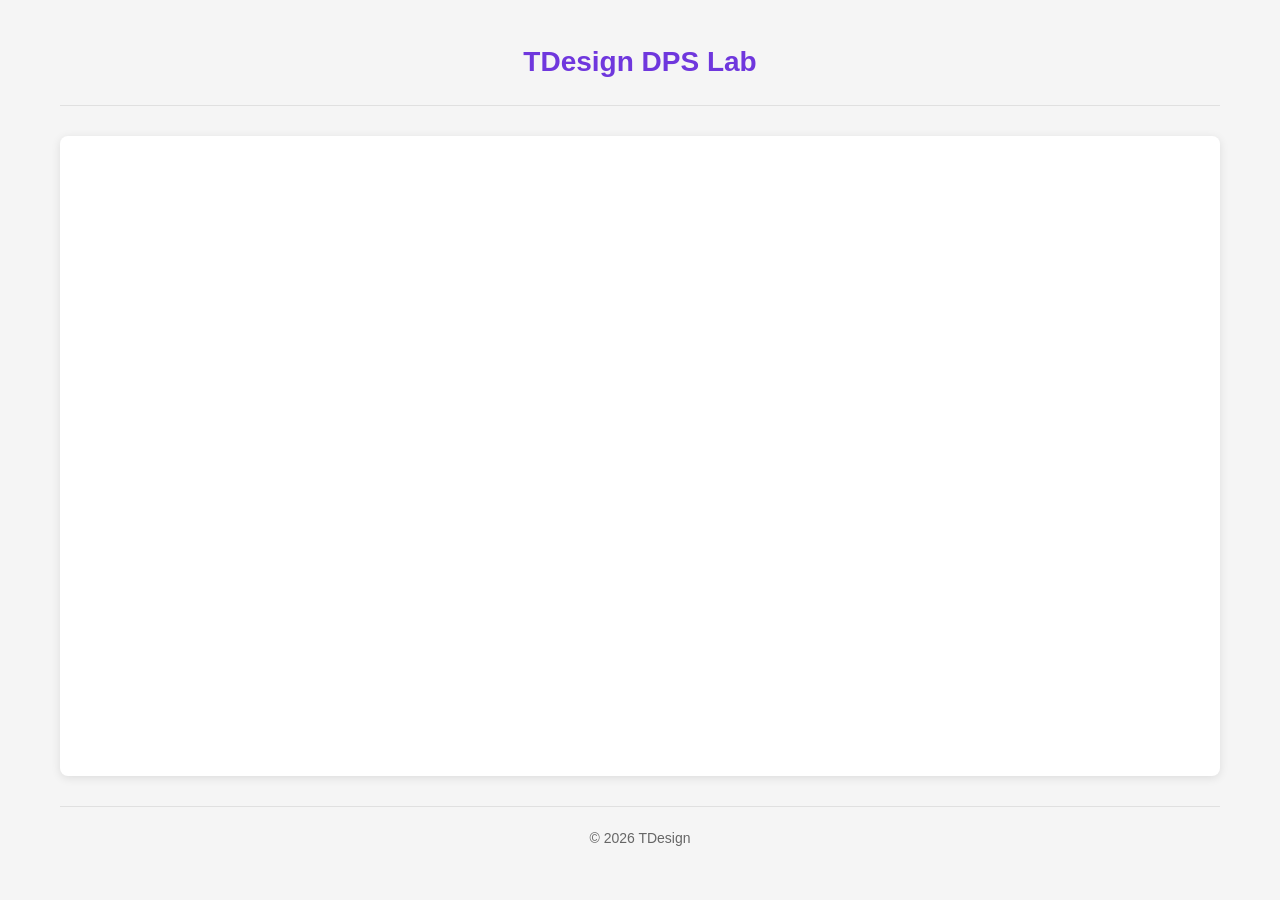
==== index.html @ ff2cc8d6 "Initial commit" ====
<!DOCTYPE html>
<html lang="zh-CN">
<head>
  <meta charset="UTF-8">
  <meta name="viewport" content="width=device-width, initial-scale=1.0">
  <title>TDesign DPS Lab</title>
  <link rel="stylesheet" href="styles.css">
</head>
<body>
  <div id="app">
    <header>
      <h1>TDesign DPS Lab</h1>
    </header>
    <main>
      <div id="dps-lab-container">
        <!-- DPS Lab 内容将在这里渲染 -->
      </div>
    </main>
    <footer>
      <p>&copy; 2026 TDesign</p>
    </footer>
  </div>
  <script src="app.js"></script>
  <script src="pages/dps-lab/lib/damage-lab-core.js"></script>
  <script src="pages/dps-lab/lib/damage-lab-chart.js"></script>
  <script src="pages/dps-lab/lib/damage-lab-data.js"></script>
  <script src="pages/dps-lab/dps-lab.js"></script>
</body>
</html>
---- styles.css ----
* {
  margin: 0;
  padding: 0;
  box-sizing: border-box;
}

body {
  font-family: -apple-system, BlinkMacSystemFont, 'Segoe UI', Roboto, 'Helvetica Neue', Arial, sans-serif;
  line-height: 1.6;
  color: #333;
  background-color: #f5f5f5;
}

#app {
  max-width: 1200px;
  margin: 0 auto;
  padding: 20px;
}

header {
  text-align: center;
  margin-bottom: 30px;
  padding: 20px 0;
  border-bottom: 1px solid #e0e0e0;
}

header h1 {
  font-size: 28px;
  color: #6f37dd;
}

main {
  background-color: white;
  border-radius: 8px;
  box-shadow: 0 2px 10px rgba(0, 0, 0, 0.1);
  padding: 20px;
}

#dps-lab-container {
  min-height: 600px;
}

footer {
  text-align: center;
  margin-top: 30px;
  padding: 20px 0;
  border-top: 1px solid #e0e0e0;
  color: #666;
  font-size: 14px;
}

/* 响应式设计 */
@media (max-width: 768px) {
  #app {
    padding: 10px;
  }
  
  header h1 {
    font-size: 24px;
  }
  
  main {
    padding: 15px;
  }
}
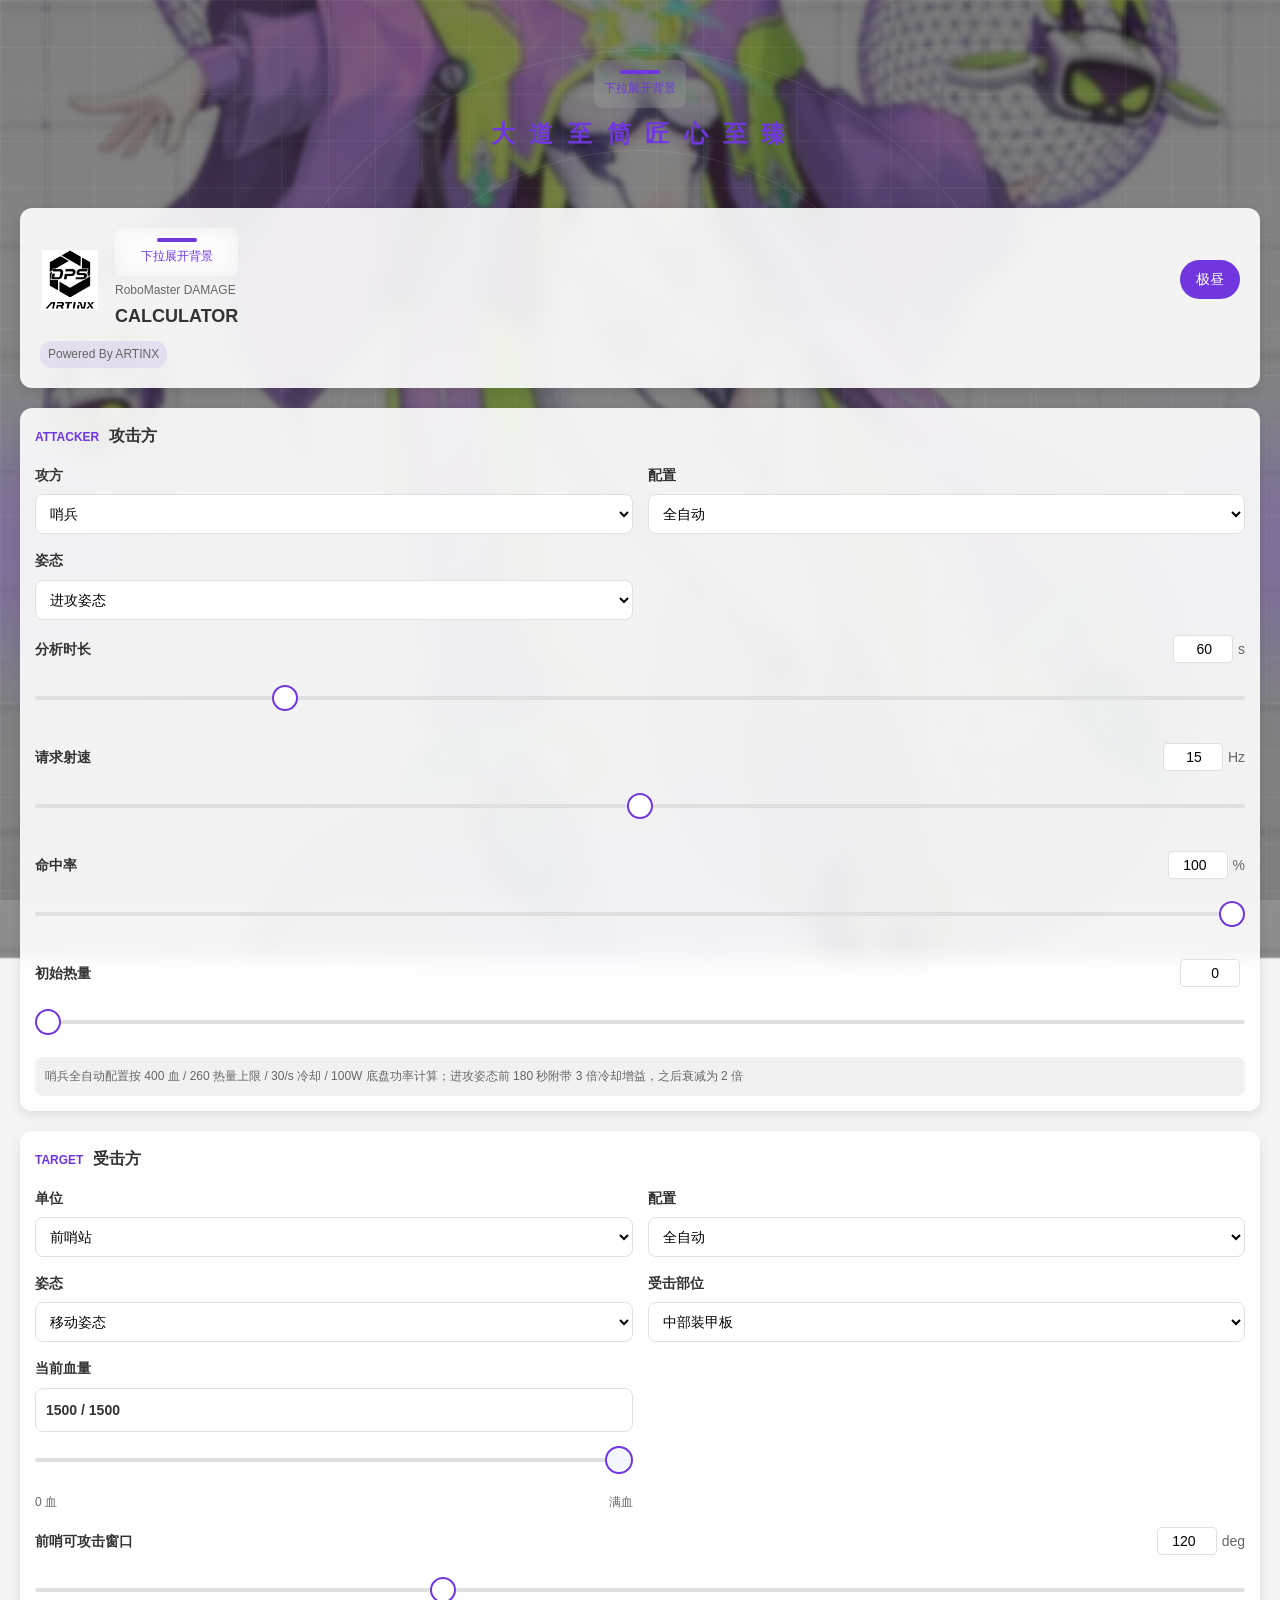
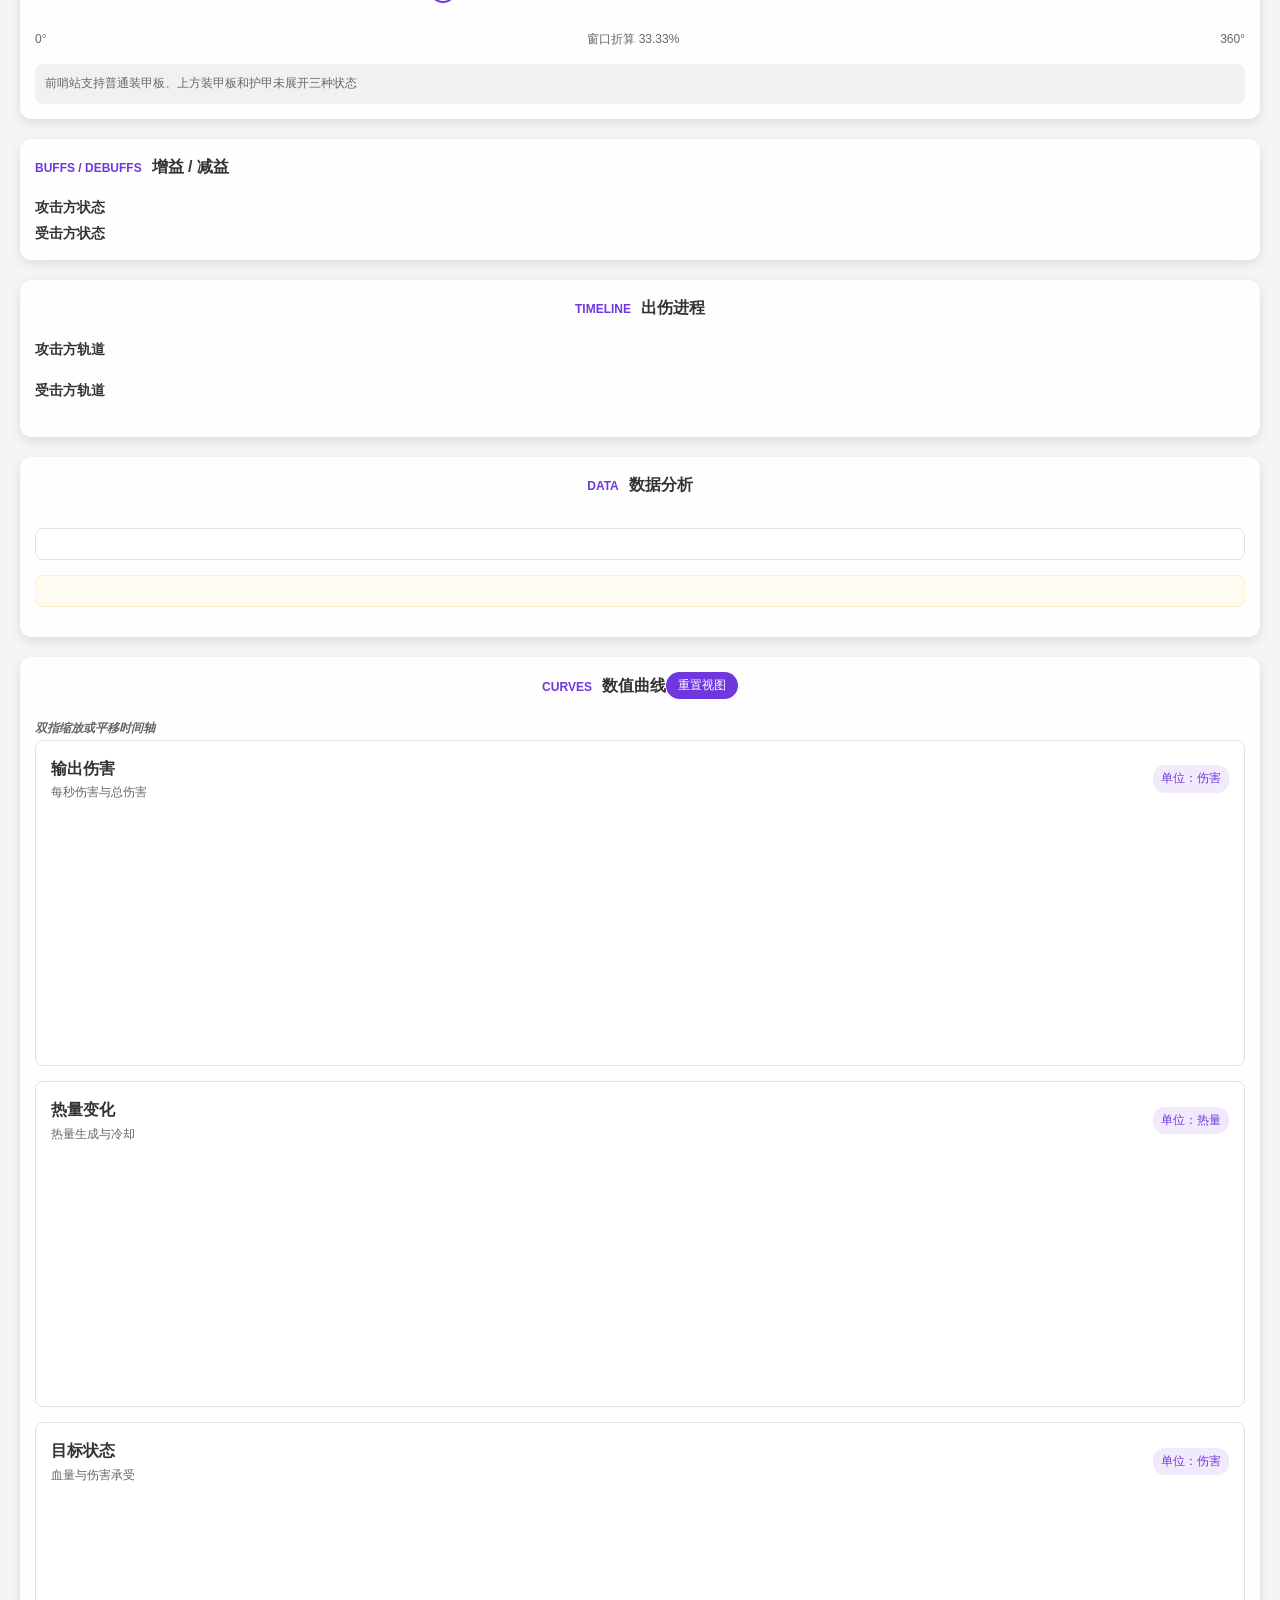
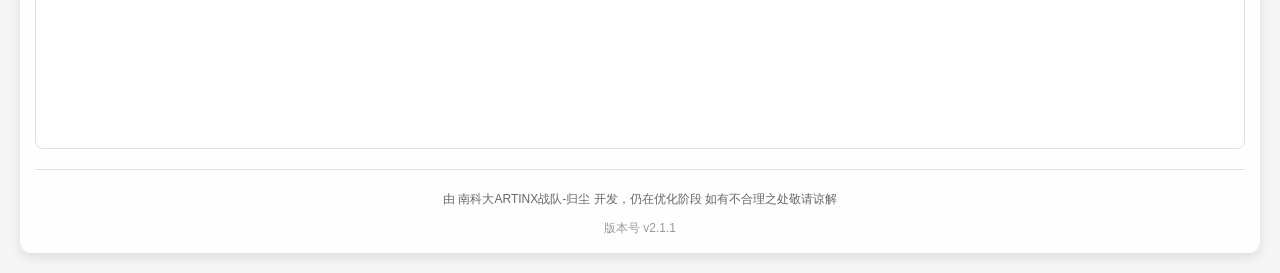
==== commit c9d9a115: "Initial commit: 移植微信小程序到网页" ====
--- a/index.html
+++ b/index.html
@@ -1,11 +1,13 @@
 <!DOCTYPE html>
 <html lang="zh-CN">
+
 <head>
   <meta charset="UTF-8">
   <meta name="viewport" content="width=device-width, initial-scale=1.0">
-  <title>TDesign DPS Lab</title>
-  <link rel="stylesheet" href="styles.css">
+  <title>ARTINX Damage Lab</title>
+  <meta http-equiv="refresh" content="0;url=pages/dps-lab/dps-lab.html">
 </head>
+
 <body>
   <div id="app">
     <header>
@@ -13,17 +15,13 @@
     </header>
     <main>
       <div id="dps-lab-container">
-        <!-- DPS Lab 内容将在这里渲染 -->
+        <p>正在跳转到 DPS Lab...</p>
       </div>
     </main>
     <footer>
       <p>&copy; 2026 TDesign</p>
     </footer>
   </div>
-  <script src="app.js"></script>
-  <script src="pages/dps-lab/lib/damage-lab-core.js"></script>
-  <script src="pages/dps-lab/lib/damage-lab-chart.js"></script>
-  <script src="pages/dps-lab/lib/damage-lab-data.js"></script>
-  <script src="pages/dps-lab/dps-lab.js"></script>
 </body>
+
 </html>
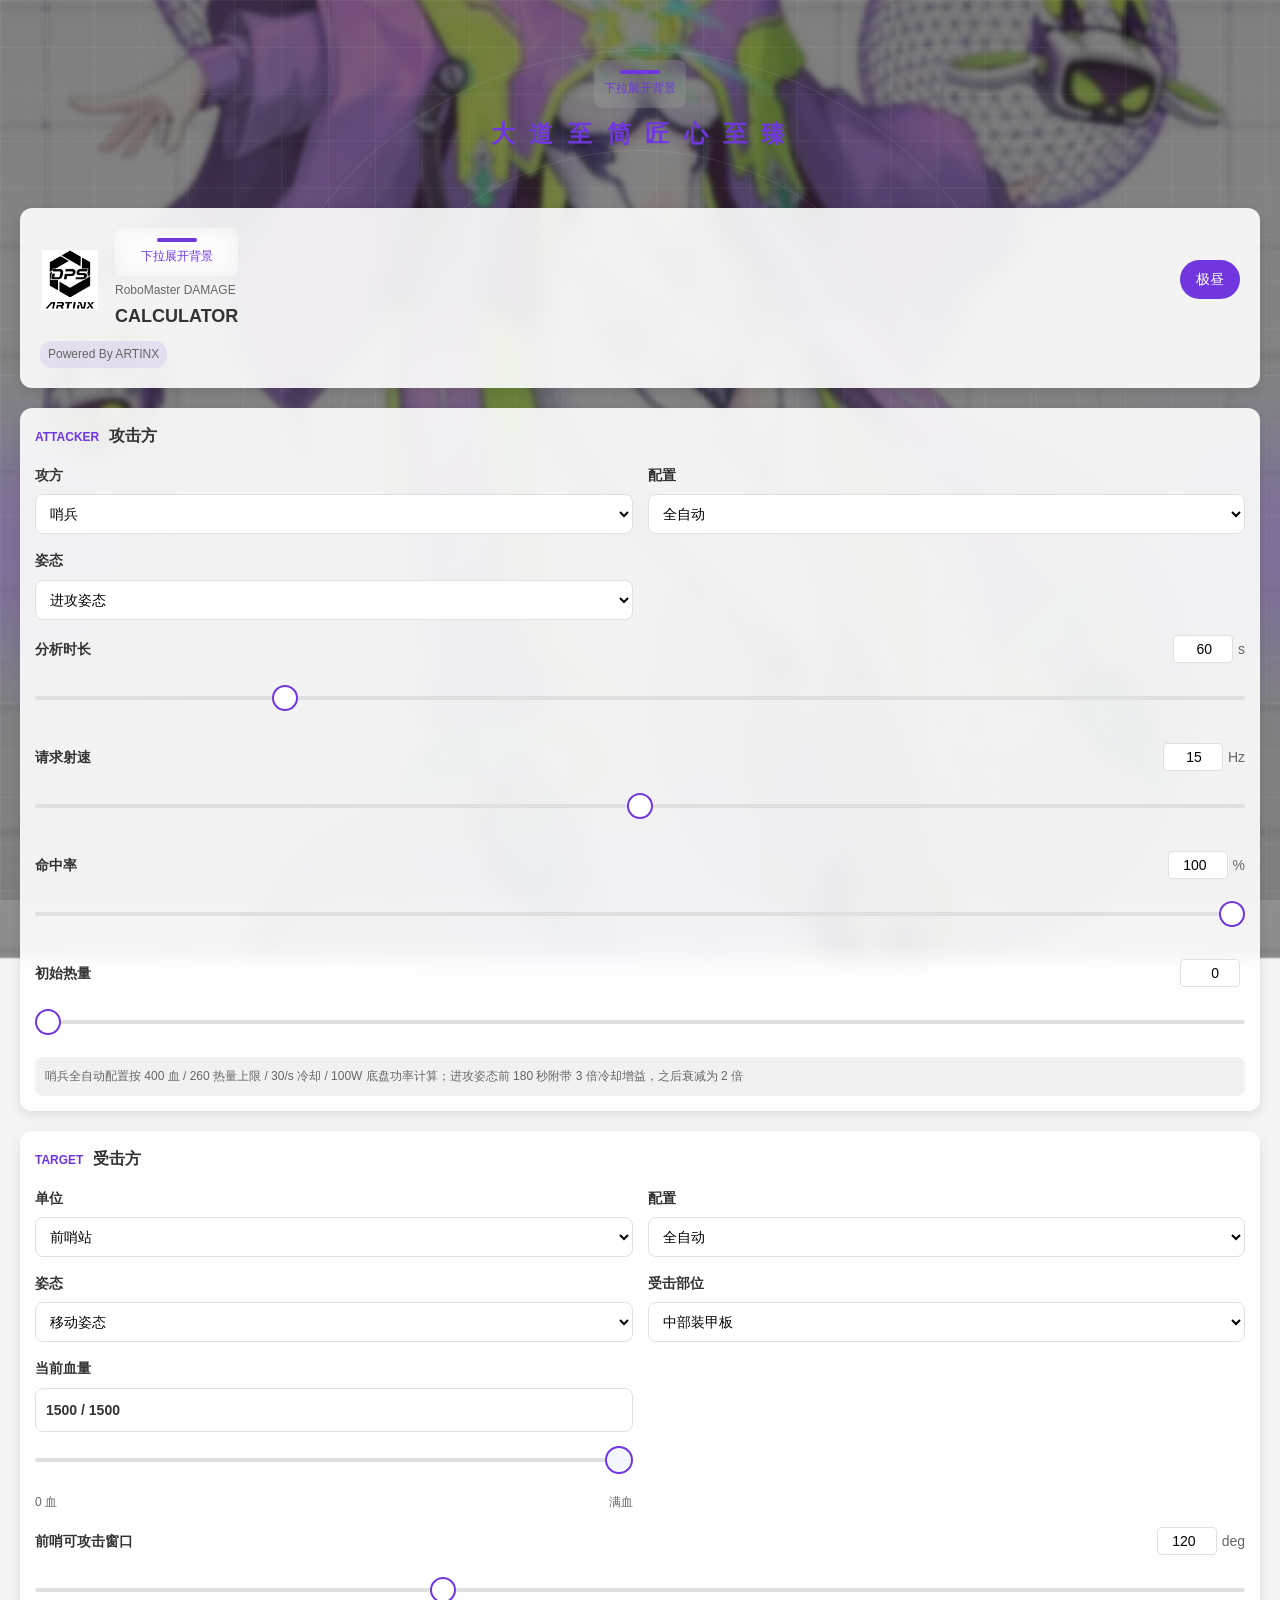
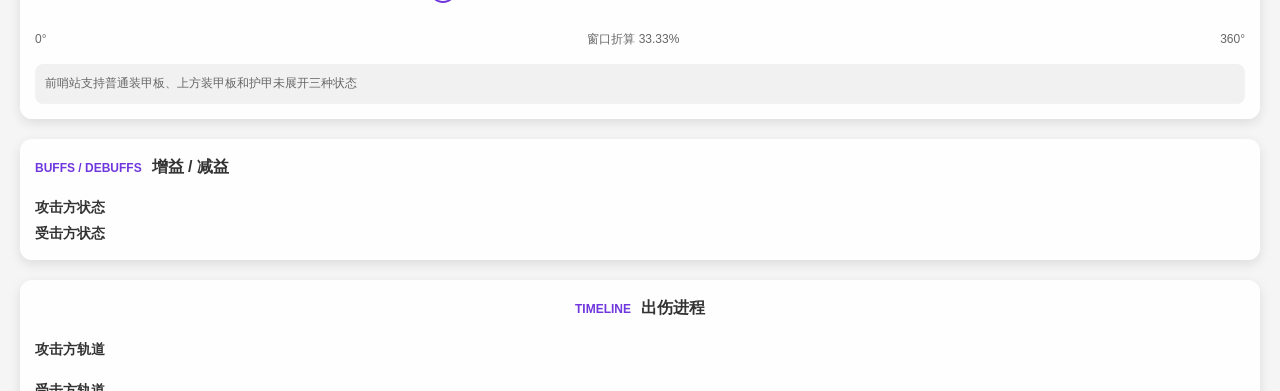
==== commit 7665edcb: "移植git_page" ====
--- a/index.html
+++ b/index.html
@@ -11,15 +11,15 @@
 <body>
   <div id="app">
     <header>
-      <h1>TDesign DPS Lab</h1>
+      <h1>ARTINX Damage Lab</h1>
     </header>
     <main>
       <div id="dps-lab-container">
-        <p>正在跳转到 DPS Lab...</p>
+        <p>正在跳转到 Damage Lab...</p>
       </div>
     </main>
     <footer>
-      <p>&copy; 2026 TDesign</p>
+      <p>&copy; 2026 ARTINX</p>
     </footer>
   </div>
 </body>
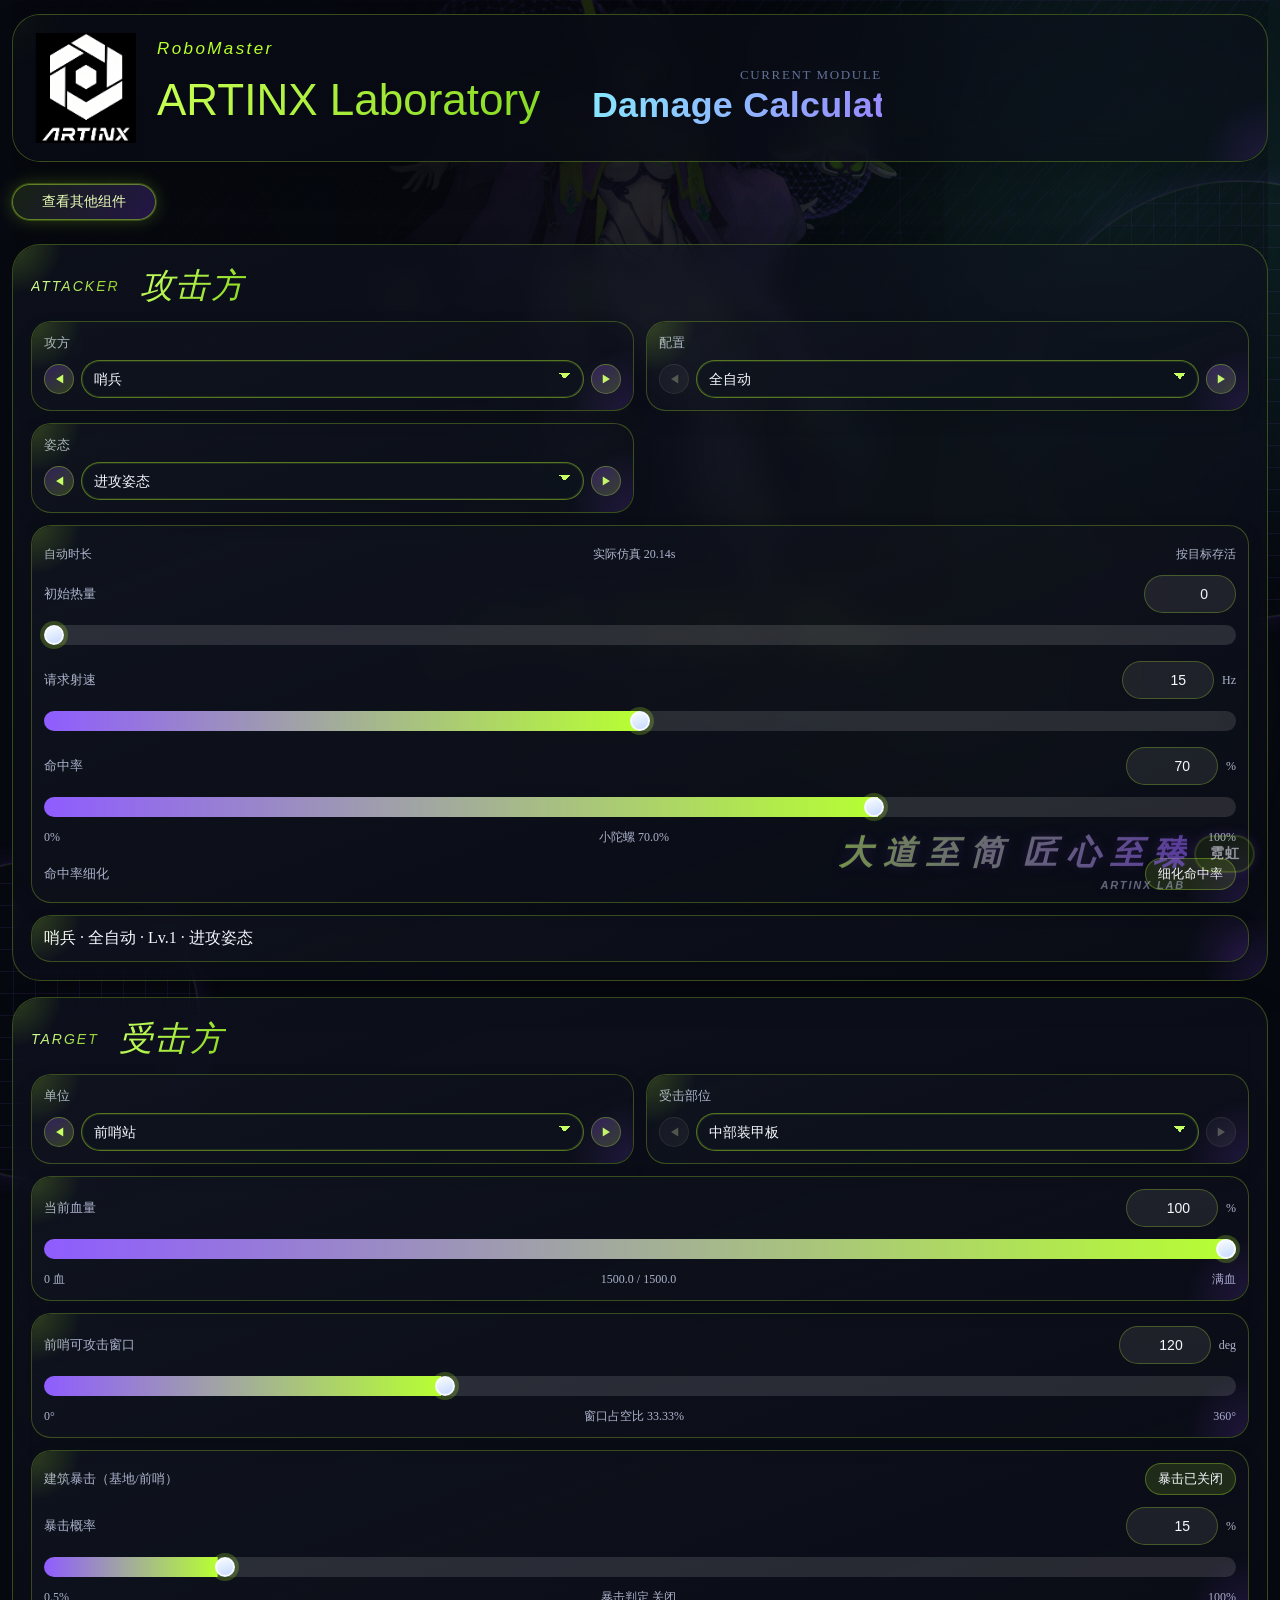
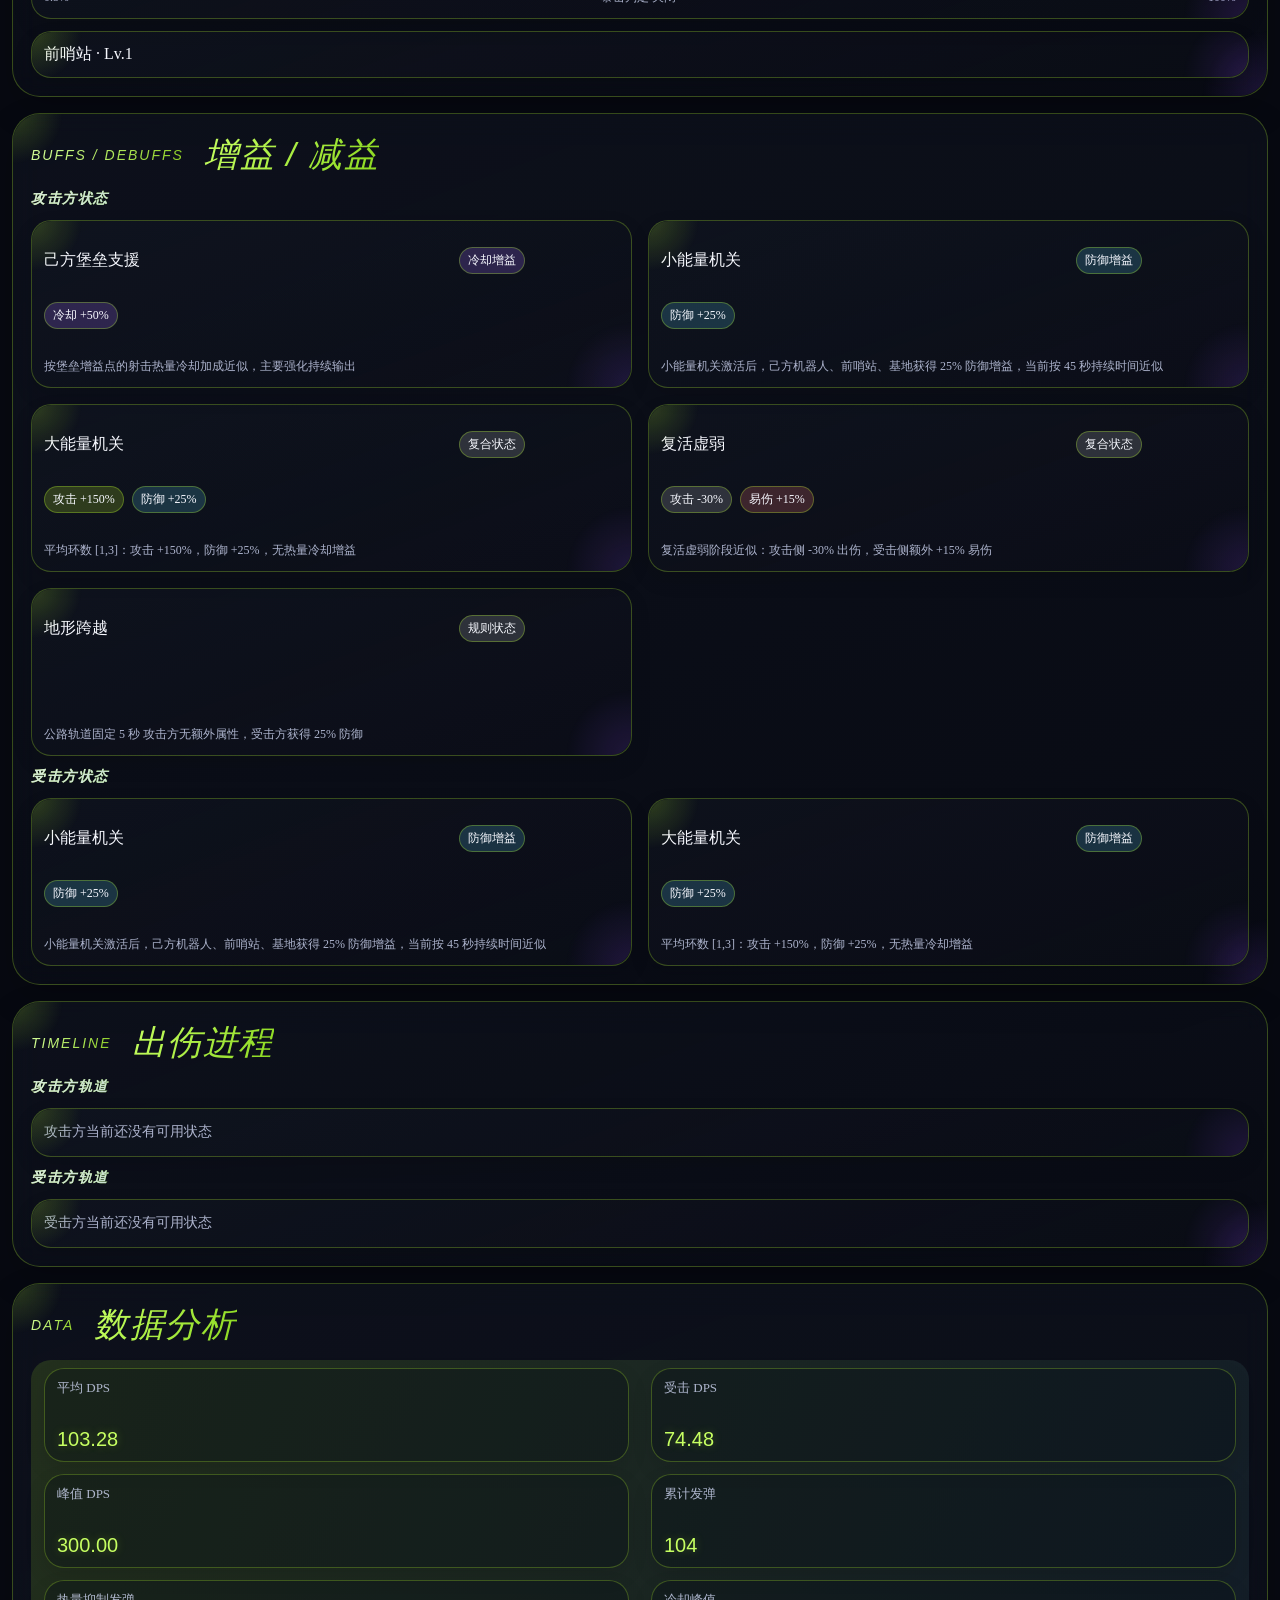
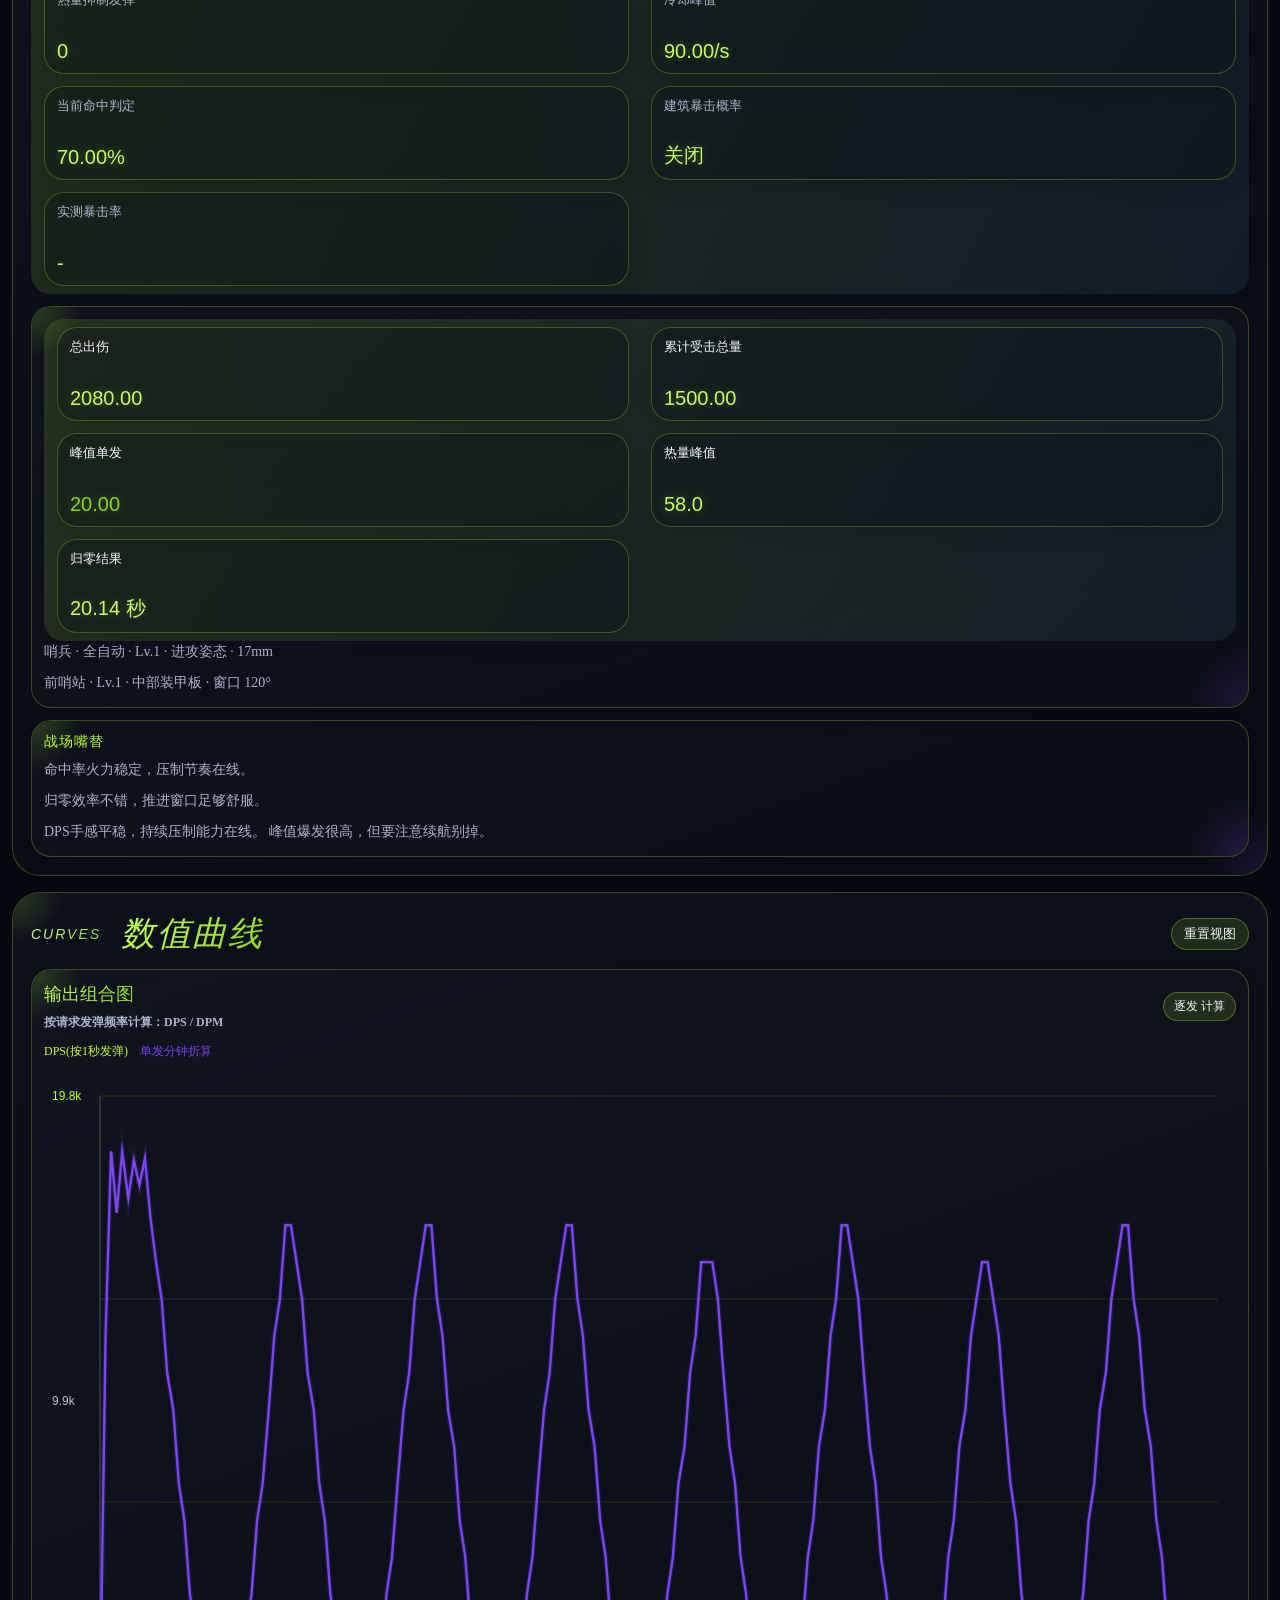
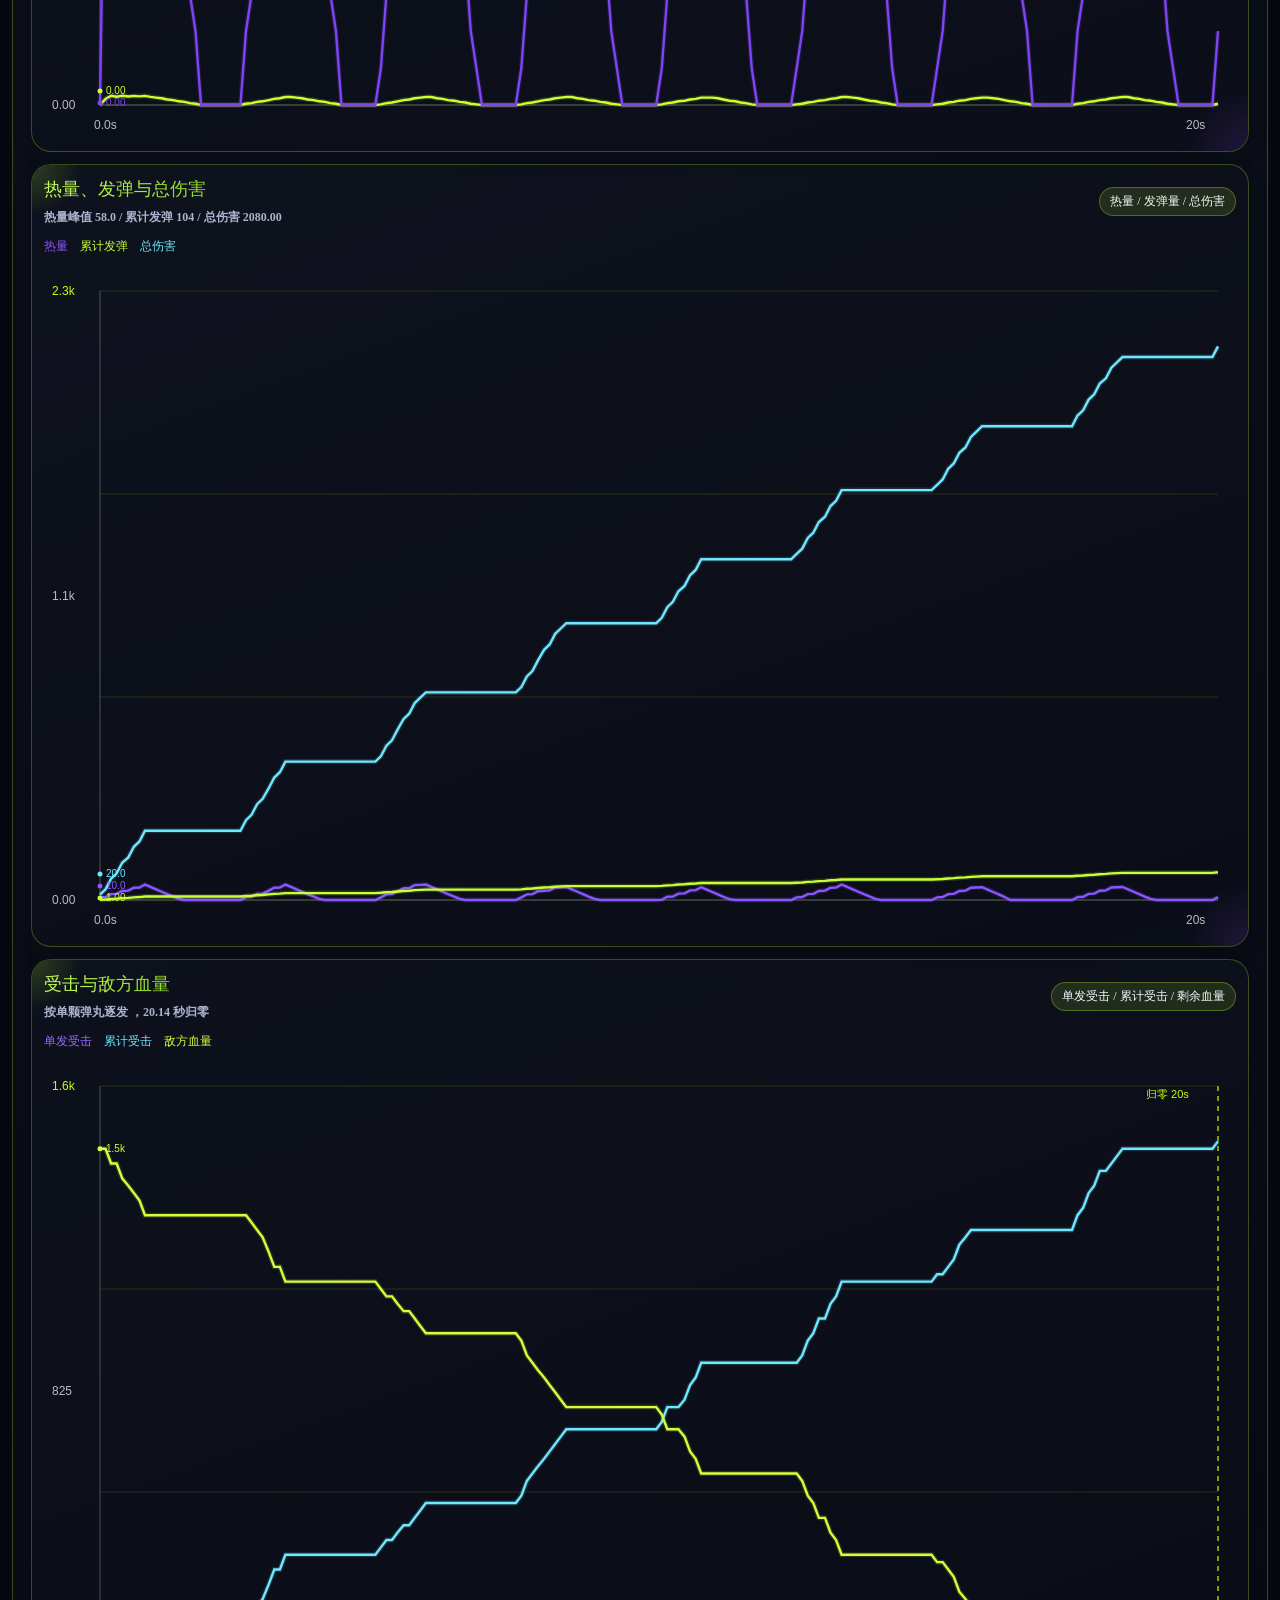
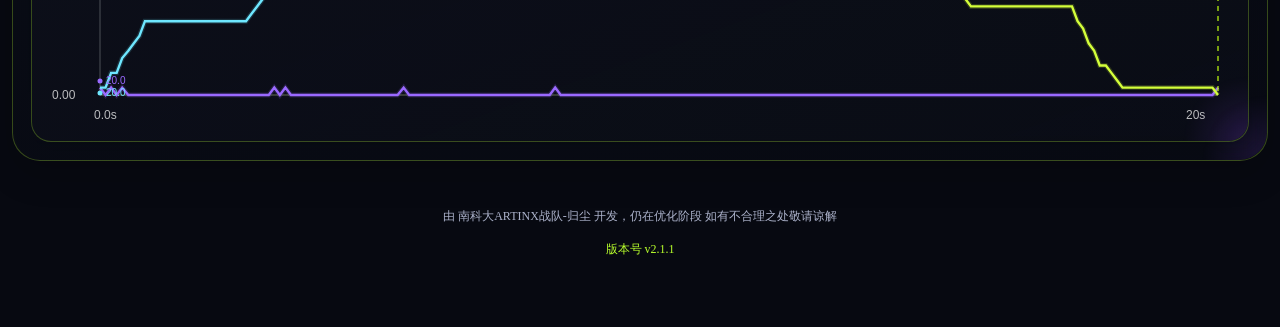
==== commit 205e6471: "暂时最优版本，实现多组件选择界面/伤害计算优化" ====
--- a/index.html
+++ b/index.html
@@ -4,18 +4,18 @@
 <head>
   <meta charset="UTF-8">
   <meta name="viewport" content="width=device-width, initial-scale=1.0">
-  <title>ARTINX Damage Lab</title>
-  <meta http-equiv="refresh" content="0;url=pages/dps-lab/dps-lab.html">
+  <title>ARTINX Laboratory</title>
+  <meta http-equiv="refresh" content="0;url=pages/ARTINX-Calculate-Lab/ARTINX-Calculate-Lab.html">
 </head>
 
 <body>
   <div id="app">
     <header>
-      <h1>ARTINX Damage Lab</h1>
+      <h1>ARTINX Laboratory</h1>
     </header>
     <main>
-      <div id="dps-lab-container">
-        <p>正在跳转到 Damage Lab...</p>
+      <div id="ARTINX-calculate-Lab-container">
+        <p>正在跳转到 ARTINX Calculate Lab...</p>
       </div>
     </main>
     <footer>
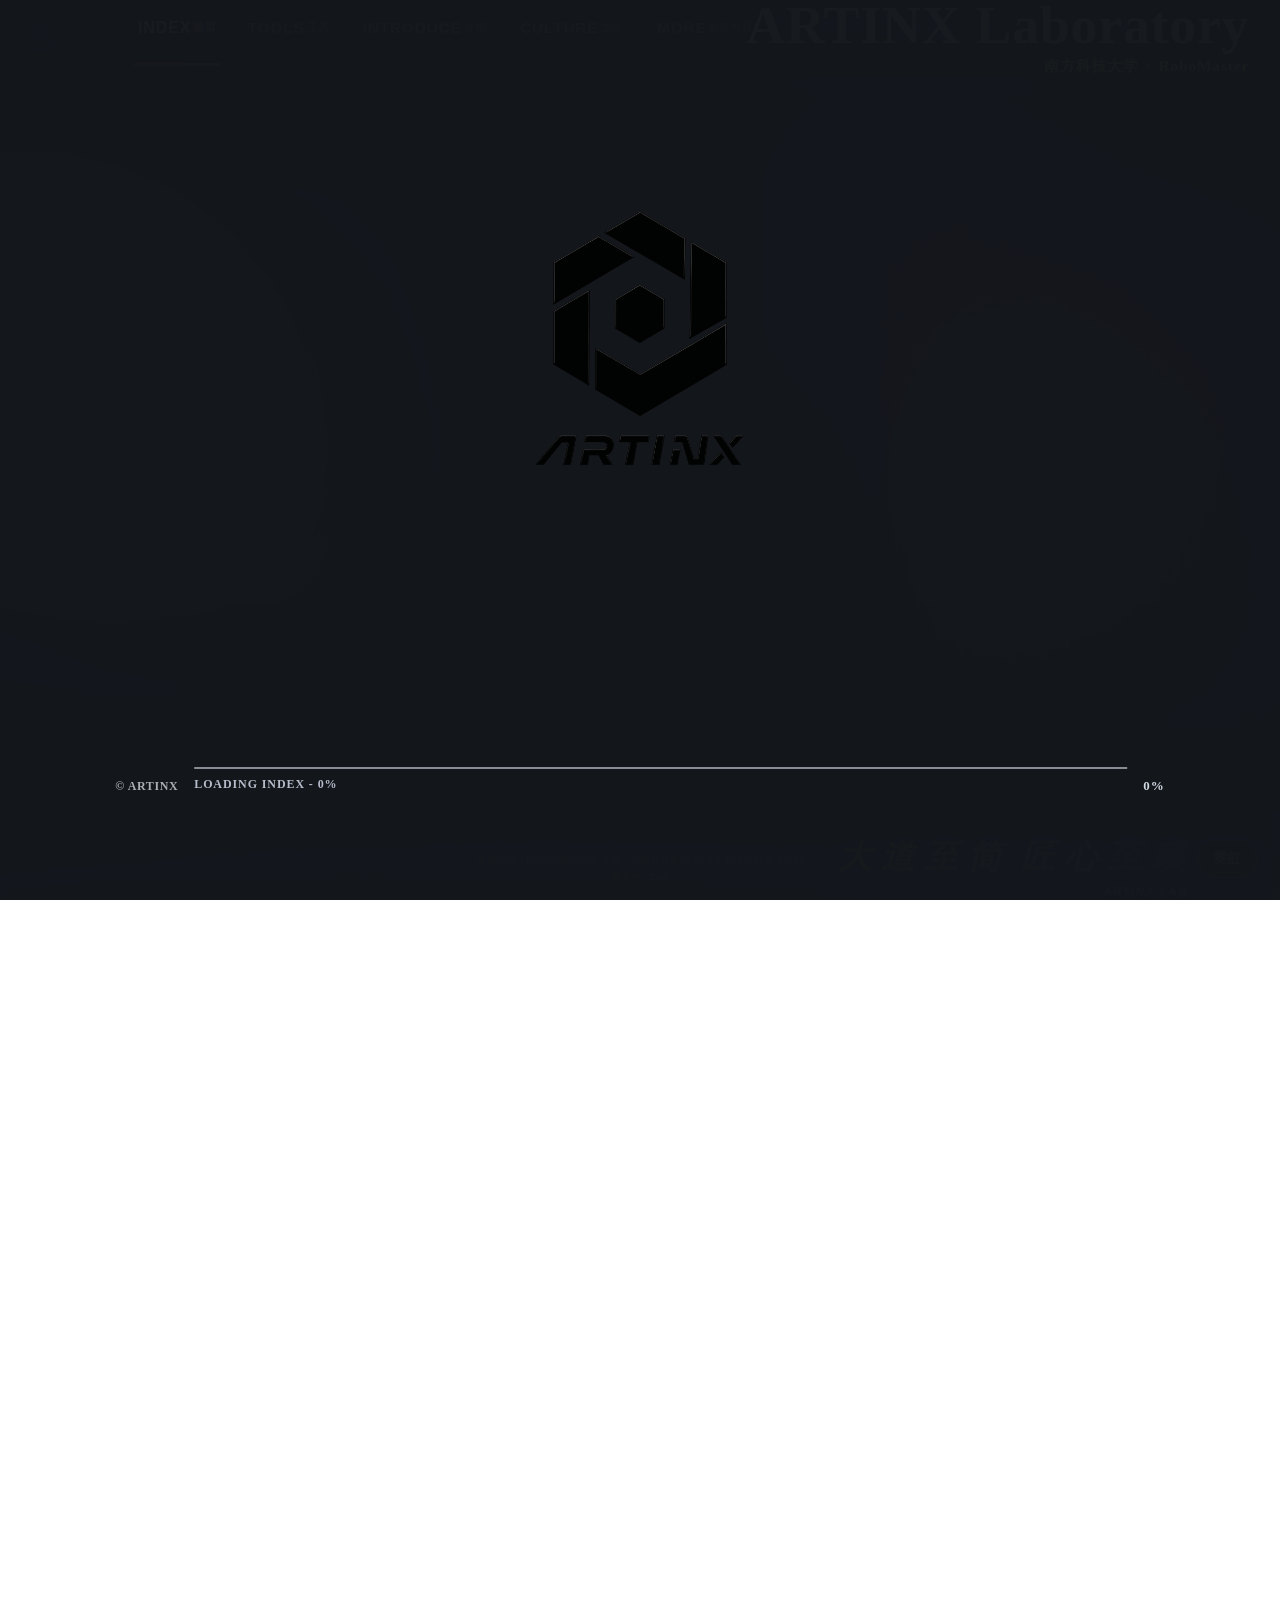
==== commit 483bec59: "主界面设计+窗口美化" ====
--- a/index.html
+++ b/index.html
@@ -5,7 +5,7 @@
   <meta charset="UTF-8">
   <meta name="viewport" content="width=device-width, initial-scale=1.0">
   <title>ARTINX Laboratory</title>
-  <meta http-equiv="refresh" content="0;url=pages/ARTINX-Calculate-Lab/ARTINX-Calculate-Lab.html">
+  <meta http-equiv="refresh" content="0;url=pages/ARTINX-Laboratory/ARTINX-Laboratory.html">
 </head>
 
 <body>
@@ -14,8 +14,8 @@
       <h1>ARTINX Laboratory</h1>
     </header>
     <main>
-      <div id="ARTINX-calculate-Lab-container">
-        <p>正在跳转到 ARTINX Calculate Lab...</p>
+      <div id="ARTINX-Laboratory-container">
+        <p>正在跳转到 ARTINX Laboratory...</p>
       </div>
     </main>
     <footer>
